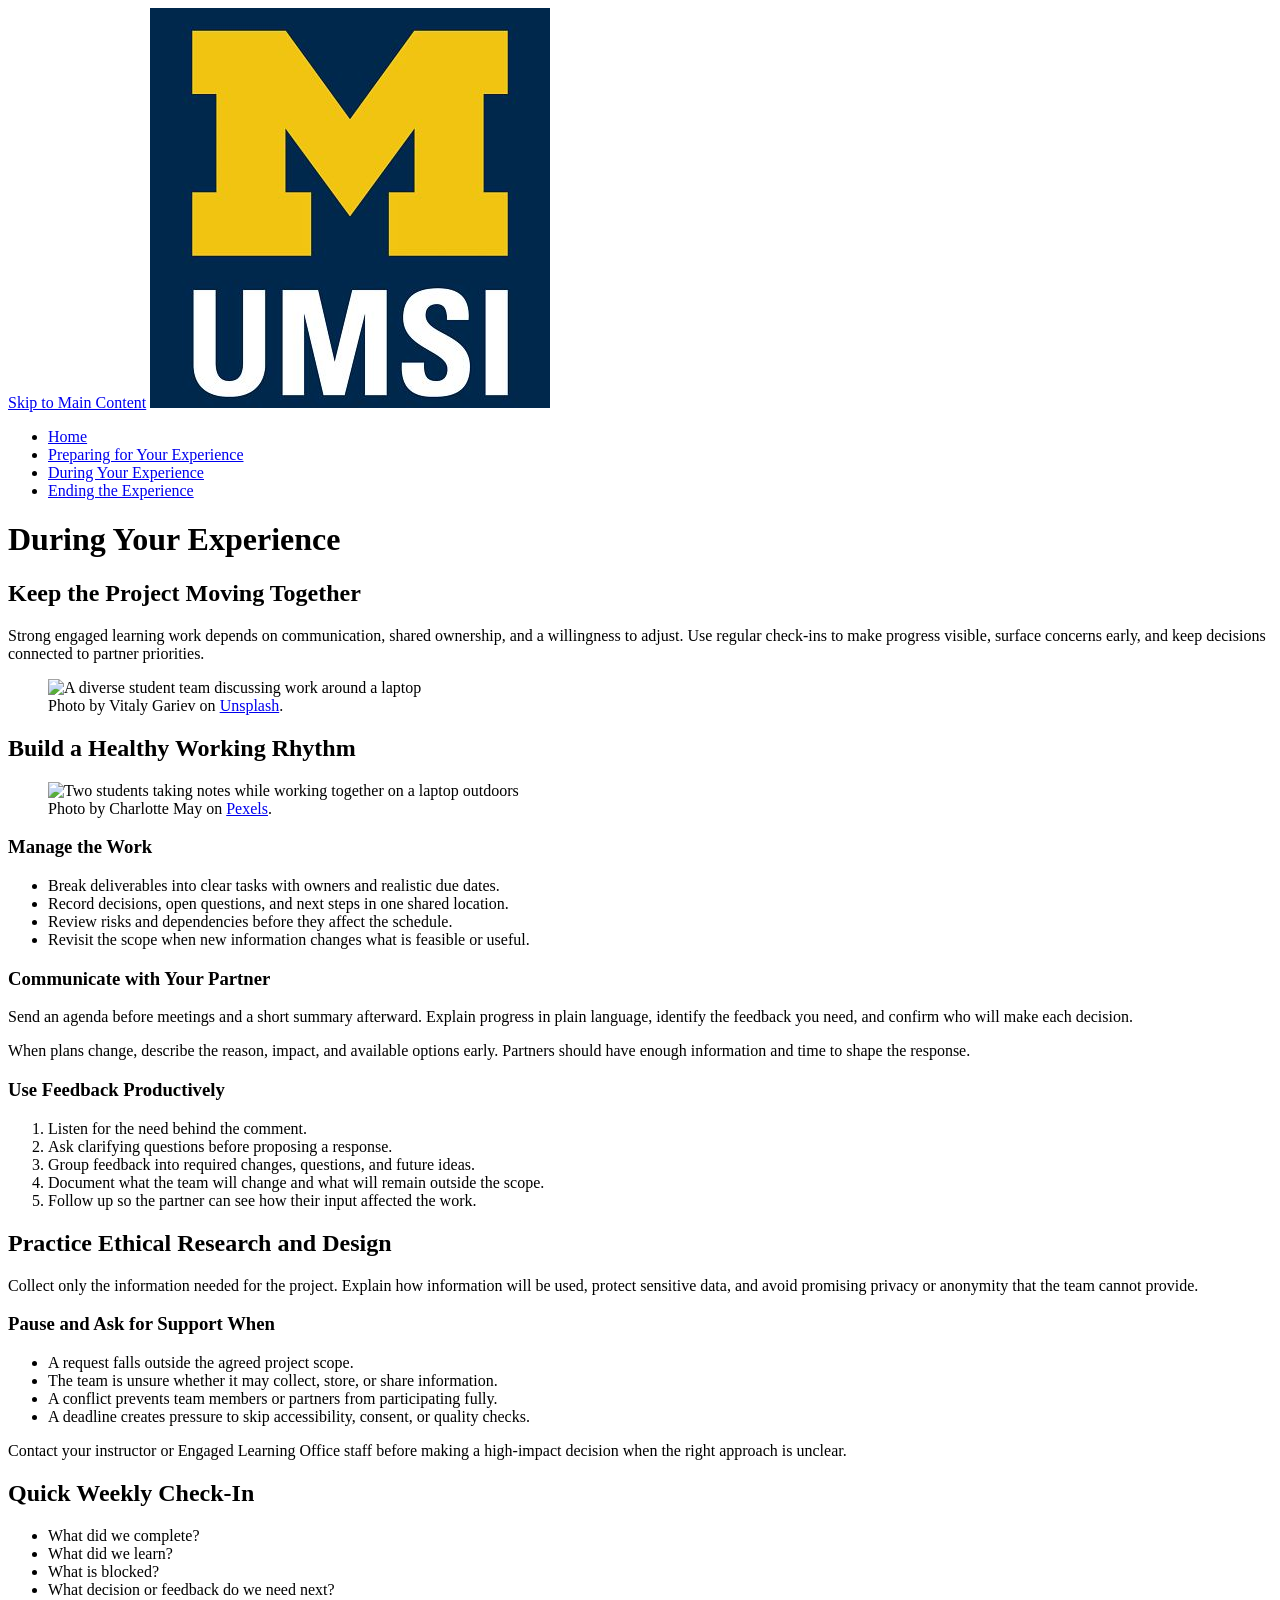
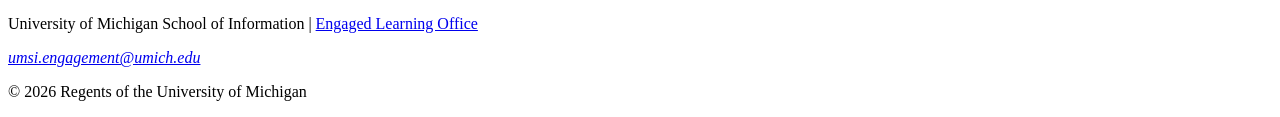
==== during.html @ 73f7c1d2 "Add files via upload" ====
<!DOCTYPE html>
<html lang="en">
<head>
    <meta charset="UTF-8">
    <meta name="viewport" content="width=device-width, initial-scale=1.0">
    <title>During Your Experience | UMSI</title>
</head>
<body>
    <header>
        <a href="#main">Skip to Main Content</a>
        <img src="images/UMSI_signature_vertical_informal_solidblue.jpg" alt="University of Michigan School of Information logo" width="400" height="400">
        <nav aria-label="Primary navigation">
            <ul>
                <li><a href="index.html">Home</a></li>
                <li><a href="prep.html">Preparing for Your Experience</a></li>
                <li><a href="during.html" aria-current="page">During Your Experience</a></li>
                <li><a href="ending.html">Ending the Experience</a></li>
            </ul>
        </nav>
        <h1>During Your Experience</h1>
    </header>

    <main id="main">
        <section>
            <h2>Keep the Project Moving Together</h2>
            <p>Strong engaged learning work depends on communication, shared ownership, and a willingness to adjust. Use regular check-ins to make progress visible, surface concerns early, and keep decisions connected to partner priorities.</p>
            <figure>
                <img src="images/students-collaborating.jpg" alt="A diverse student team discussing work around a laptop" width="1200" height="675">
                <figcaption>Photo by Vitaly Gariev on <a href="https://unsplash.com/photos/diverse-group-of-students-gathered-around-a-laptop-8gAbl776pc0">Unsplash</a>.</figcaption>
            </figure>
        </section>

        <section>
            <h2>Build a Healthy Working Rhythm</h2>
            <figure>
                <img src="images/research-team.jpg" alt="Two students taking notes while working together on a laptop outdoors" width="1200" height="800">
                <figcaption>Photo by Charlotte May on <a href="https://www.pexels.com/photo/positive-multiethnic-students-working-together-5965540/">Pexels</a>.</figcaption>
            </figure>

            <article>
                <h3>Manage the Work</h3>
                <ul>
                    <li>Break deliverables into clear tasks with owners and realistic due dates.</li>
                    <li>Record decisions, open questions, and next steps in one shared location.</li>
                    <li>Review risks and dependencies before they affect the schedule.</li>
                    <li>Revisit the scope when new information changes what is feasible or useful.</li>
                </ul>
            </article>

            <article>
                <h3>Communicate with Your Partner</h3>
                <p>Send an agenda before meetings and a short summary afterward. Explain progress in plain language, identify the feedback you need, and confirm who will make each decision.</p>
                <p>When plans change, describe the reason, impact, and available options early. Partners should have enough information and time to shape the response.</p>
            </article>

            <article>
                <h3>Use Feedback Productively</h3>
                <ol>
                    <li>Listen for the need behind the comment.</li>
                    <li>Ask clarifying questions before proposing a response.</li>
                    <li>Group feedback into required changes, questions, and future ideas.</li>
                    <li>Document what the team will change and what will remain outside the scope.</li>
                    <li>Follow up so the partner can see how their input affected the work.</li>
                </ol>
            </article>
        </section>

        <section>
            <h2>Practice Ethical Research and Design</h2>
            <p>Collect only the information needed for the project. Explain how information will be used, protect sensitive data, and avoid promising privacy or anonymity that the team cannot provide.</p>
            <h3>Pause and Ask for Support When</h3>
            <ul>
                <li>A request falls outside the agreed project scope.</li>
                <li>The team is unsure whether it may collect, store, or share information.</li>
                <li>A conflict prevents team members or partners from participating fully.</li>
                <li>A deadline creates pressure to skip accessibility, consent, or quality checks.</li>
            </ul>
            <p>Contact your instructor or Engaged Learning Office staff before making a high-impact decision when the right approach is unclear.</p>
        </section>

        <aside>
            <h2>Quick Weekly Check-In</h2>
            <ul>
                <li>What did we complete?</li>
                <li>What did we learn?</li>
                <li>What is blocked?</li>
                <li>What decision or feedback do we need next?</li>
            </ul>
        </aside>

        <!-- Page content drafted with OpenAI Codex (GPT-5, September 2026) from the Week 2 assignment brief; reviewed for this course project. -->
    </main>

    <footer>
        <p>University of Michigan School of Information | <a href="https://www.si.umich.edu/programs/engaged-learning/about-engaged-learning-office">Engaged Learning Office</a></p>
        <address><a href="mailto:umsi.engagement@umich.edu">umsi.engagement@umich.edu</a></address>
        <p>&copy; 2026 Regents of the University of Michigan</p>
    </footer>
</body>
</html>
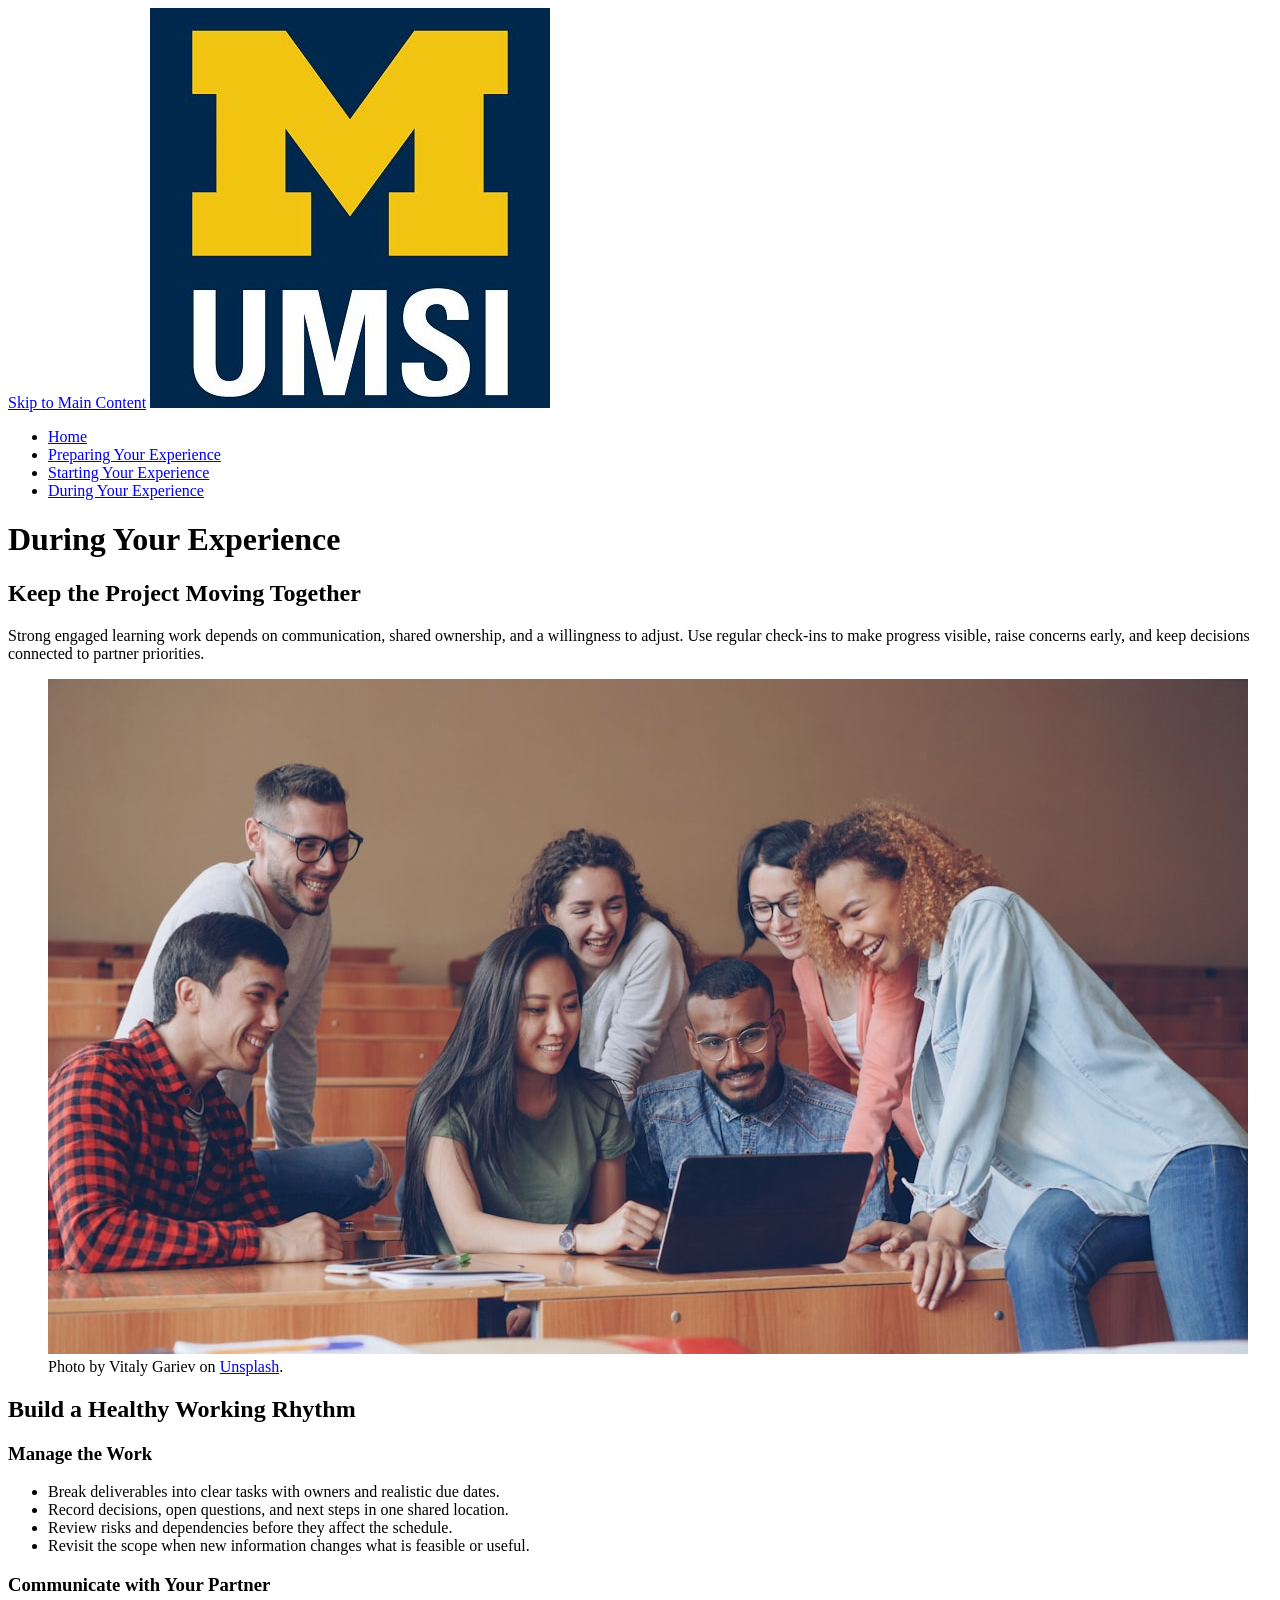
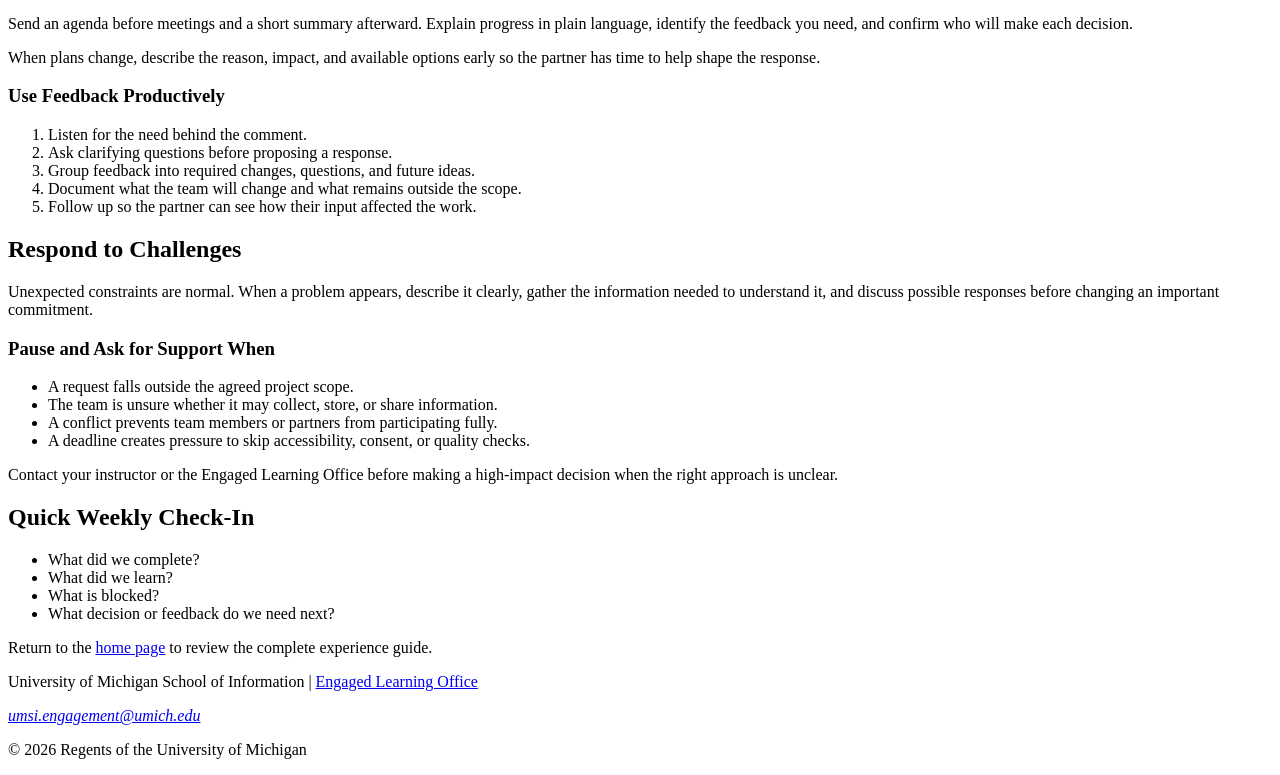
==== commit 5ed04ff2: "Add files via upload" ====
--- a/during.html
+++ b/during.html
@@ -12,30 +12,26 @@
         <nav aria-label="Primary navigation">
             <ul>
                 <li><a href="index.html">Home</a></li>
-                <li><a href="prep.html">Preparing for Your Experience</a></li>
+                <li><a href="prep.html">Preparing Your Experience</a></li>
+                <li><a href="starting.html">Starting Your Experience</a></li>
                 <li><a href="during.html" aria-current="page">During Your Experience</a></li>
-                <li><a href="ending.html">Ending the Experience</a></li>
             </ul>
         </nav>
         <h1>During Your Experience</h1>
     </header>
 
-    <main id="main">
+    <main id="main" tabindex="-1">
         <section>
             <h2>Keep the Project Moving Together</h2>
-            <p>Strong engaged learning work depends on communication, shared ownership, and a willingness to adjust. Use regular check-ins to make progress visible, surface concerns early, and keep decisions connected to partner priorities.</p>
+            <p>Strong engaged learning work depends on communication, shared ownership, and a willingness to adjust. Use regular check-ins to make progress visible, raise concerns early, and keep decisions connected to partner priorities.</p>
             <figure>
-                <img src="images/students-collaborating.jpg" alt="A diverse student team discussing work around a laptop" width="1200" height="675">
+                <img src="images/students-collaborating.jpg" alt="A group of university students collaborating around a laptop" width="1200" height="675">
                 <figcaption>Photo by Vitaly Gariev on <a href="https://unsplash.com/photos/diverse-group-of-students-gathered-around-a-laptop-8gAbl776pc0">Unsplash</a>.</figcaption>
             </figure>
         </section>
 
         <section>
             <h2>Build a Healthy Working Rhythm</h2>
-            <figure>
-                <img src="images/research-team.jpg" alt="Two students taking notes while working together on a laptop outdoors" width="1200" height="800">
-                <figcaption>Photo by Charlotte May on <a href="https://www.pexels.com/photo/positive-multiethnic-students-working-together-5965540/">Pexels</a>.</figcaption>
-            </figure>
 
             <article>
                 <h3>Manage the Work</h3>
@@ -50,7 +46,7 @@
             <article>
                 <h3>Communicate with Your Partner</h3>
                 <p>Send an agenda before meetings and a short summary afterward. Explain progress in plain language, identify the feedback you need, and confirm who will make each decision.</p>
-                <p>When plans change, describe the reason, impact, and available options early. Partners should have enough information and time to shape the response.</p>
+                <p>When plans change, describe the reason, impact, and available options early so the partner has time to help shape the response.</p>
             </article>
 
             <article>
@@ -59,23 +55,26 @@
                     <li>Listen for the need behind the comment.</li>
                     <li>Ask clarifying questions before proposing a response.</li>
                     <li>Group feedback into required changes, questions, and future ideas.</li>
-                    <li>Document what the team will change and what will remain outside the scope.</li>
+                    <li>Document what the team will change and what remains outside the scope.</li>
                     <li>Follow up so the partner can see how their input affected the work.</li>
                 </ol>
             </article>
         </section>
 
         <section>
-            <h2>Practice Ethical Research and Design</h2>
-            <p>Collect only the information needed for the project. Explain how information will be used, protect sensitive data, and avoid promising privacy or anonymity that the team cannot provide.</p>
-            <h3>Pause and Ask for Support When</h3>
-            <ul>
-                <li>A request falls outside the agreed project scope.</li>
-                <li>The team is unsure whether it may collect, store, or share information.</li>
-                <li>A conflict prevents team members or partners from participating fully.</li>
-                <li>A deadline creates pressure to skip accessibility, consent, or quality checks.</li>
-            </ul>
-            <p>Contact your instructor or Engaged Learning Office staff before making a high-impact decision when the right approach is unclear.</p>
+            <h2>Respond to Challenges</h2>
+            <p>Unexpected constraints are normal. When a problem appears, describe it clearly, gather the information needed to understand it, and discuss possible responses before changing an important commitment.</p>
+
+            <article>
+                <h3>Pause and Ask for Support When</h3>
+                <ul>
+                    <li>A request falls outside the agreed project scope.</li>
+                    <li>The team is unsure whether it may collect, store, or share information.</li>
+                    <li>A conflict prevents team members or partners from participating fully.</li>
+                    <li>A deadline creates pressure to skip accessibility, consent, or quality checks.</li>
+                </ul>
+                <p>Contact your instructor or the Engaged Learning Office before making a high-impact decision when the right approach is unclear.</p>
+            </article>
         </section>
 
         <aside>
@@ -86,9 +85,10 @@
                 <li>What is blocked?</li>
                 <li>What decision or feedback do we need next?</li>
             </ul>
+            <p>Return to the <a href="index.html">home page</a> to review the complete experience guide.</p>
         </aside>
 
-        <!-- Page content drafted with OpenAI Codex (GPT-5, September 2026) from the Week 2 assignment brief; reviewed for this course project. -->
+        <!-- Content adapted from the provided starter materials for this course project. -->
     </main>
 
     <footer>
@@ -97,4 +97,4 @@
         <p>&copy; 2026 Regents of the University of Michigan</p>
     </footer>
 </body>
-</html>+</html>
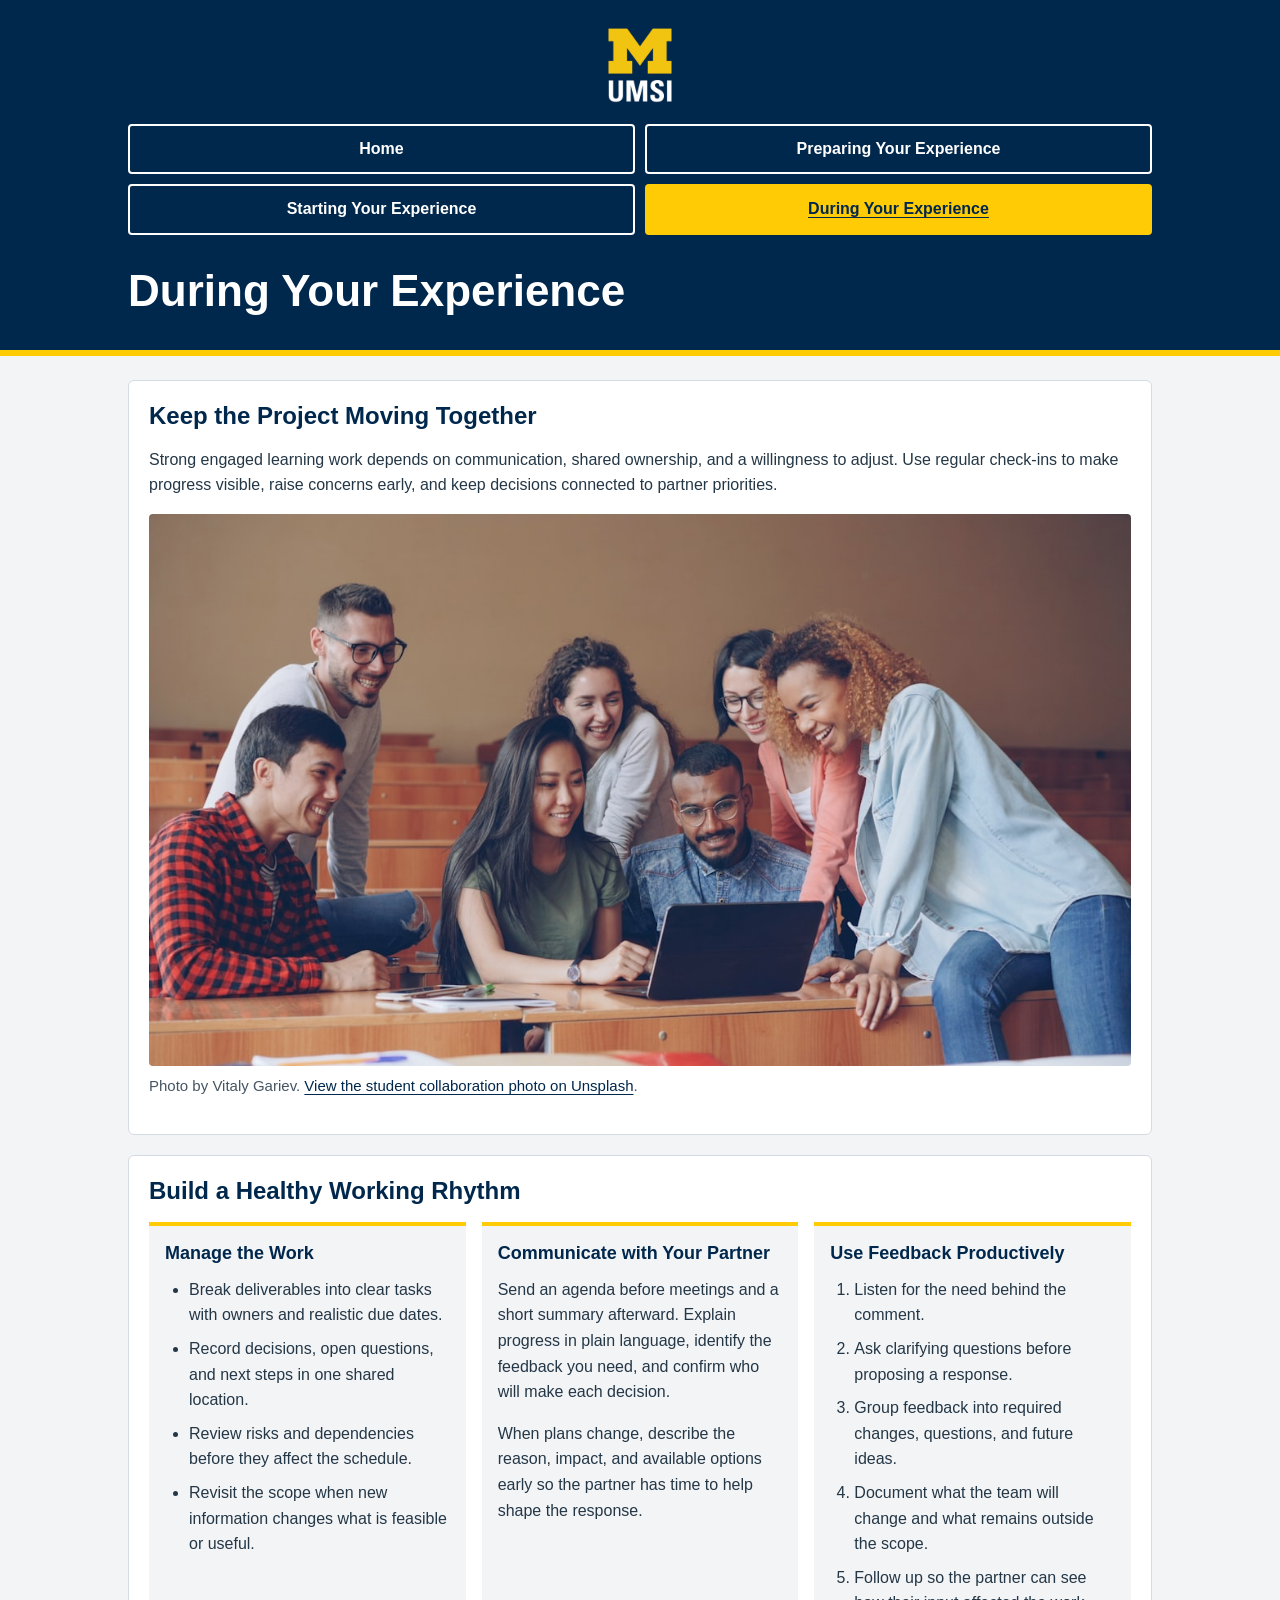
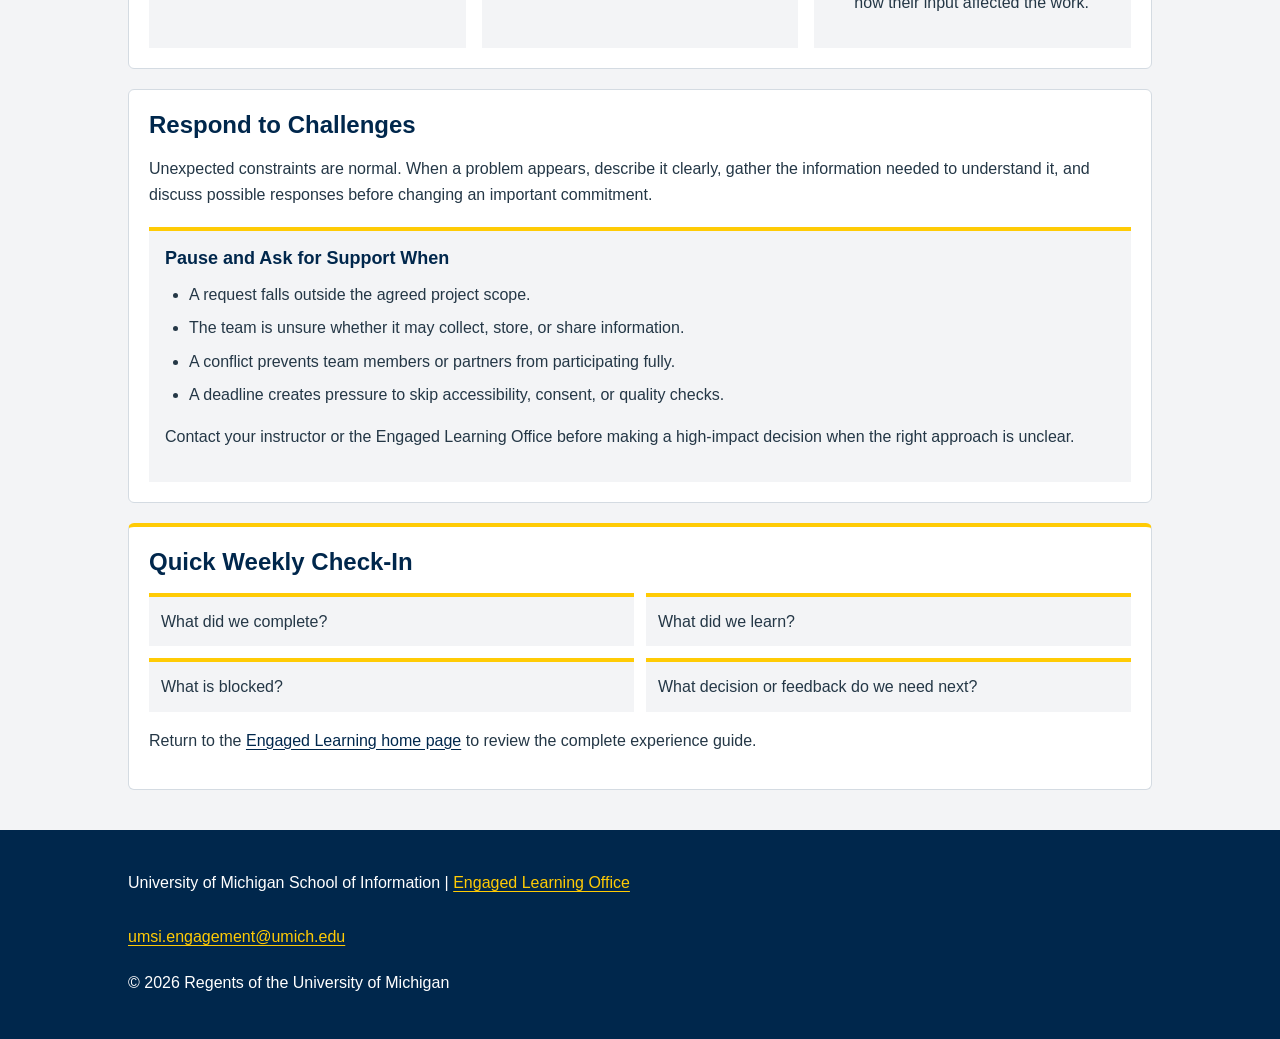
==== commit 982a3cc6: "Add files via upload" ====
--- a/during.html
+++ b/during.html
@@ -4,10 +4,12 @@
     <meta charset="UTF-8">
     <meta name="viewport" content="width=device-width, initial-scale=1.0">
     <title>During Your Experience | UMSI</title>
+    <link rel="stylesheet" href="css/html5reset.css">
+    <link rel="stylesheet" href="css/style.css">
 </head>
 <body>
     <header>
-        <a href="#main">Skip to Main Content</a>
+        <a class="skip-link" href="#main">Skip to Main Content</a>
         <img src="images/UMSI_signature_vertical_informal_solidblue.jpg" alt="University of Michigan School of Information logo" width="400" height="400">
         <nav aria-label="Primary navigation">
             <ul>
@@ -26,11 +28,11 @@
             <p>Strong engaged learning work depends on communication, shared ownership, and a willingness to adjust. Use regular check-ins to make progress visible, raise concerns early, and keep decisions connected to partner priorities.</p>
             <figure>
                 <img src="images/students-collaborating.jpg" alt="A group of university students collaborating around a laptop" width="1200" height="675">
-                <figcaption>Photo by Vitaly Gariev on <a href="https://unsplash.com/photos/diverse-group-of-students-gathered-around-a-laptop-8gAbl776pc0">Unsplash</a>.</figcaption>
+                <figcaption>Photo by Vitaly Gariev. <a href="https://unsplash.com/photos/diverse-group-of-students-gathered-around-a-laptop-8gAbl776pc0">View the student collaboration photo on Unsplash</a>.</figcaption>
             </figure>
         </section>
 
-        <section>
+        <section class="article-grid">
             <h2>Build a Healthy Working Rhythm</h2>
 
             <article>
@@ -79,16 +81,20 @@
 
         <aside>
             <h2>Quick Weekly Check-In</h2>
-            <ul>
+            <ul class="compact-grid">
                 <li>What did we complete?</li>
                 <li>What did we learn?</li>
                 <li>What is blocked?</li>
                 <li>What decision or feedback do we need next?</li>
             </ul>
-            <p>Return to the <a href="index.html">home page</a> to review the complete experience guide.</p>
+            <p>Return to the <a href="index.html">Engaged Learning home page</a> to review the complete experience guide.</p>
         </aside>
 
-        <!-- Content adapted from the provided starter materials for this course project. -->
+        <!--
+            Source: course-provided starter code and content,
+            https://github.com/UMSIComplexWebDesign/client_project_starter_f26
+            HTML content and structure revised with assistance from OpenAI Codex.
+        -->
     </main>
 
     <footer>
--- a/css/style.css
+++ b/css/style.css
@@ -0,0 +1,325 @@
+/* Shared mobile-first styles. Created with OpenAI Codex, October 2026. */
+
+* {
+    box-sizing: border-box;
+}
+
+body {
+    background: #f3f4f6;
+    color: #243746;
+    font-family: Arial, Helvetica, sans-serif;
+    font-size: 1rem;
+    line-height: 1.6;
+    overflow-wrap: anywhere;
+}
+
+header {
+    padding: 1.5rem 4% 2rem;
+    background: #00274c;
+    border-bottom: 0.375rem solid #ffcb05;
+    color: #ffffff;
+}
+
+header > img {
+    width: 5rem;
+    margin: 0 auto 1.25rem;
+}
+
+nav,
+header > h1 {
+    max-width: 64rem;
+    margin-inline: auto;
+}
+
+nav {
+    margin-bottom: 1.75rem;
+}
+
+nav ul {
+    display: grid;
+    grid-template-columns: repeat(2, minmax(0, 1fr));
+    gap: 0.625rem;
+}
+
+nav li {
+    min-width: 0;
+}
+
+nav a {
+    display: flex;
+    align-items: center;
+    justify-content: center;
+    height: 100%;
+    min-height: 3rem;
+    padding: 0.75rem 0.625rem;
+    border: 0.125rem solid #ffffff;
+    border-radius: 0.25rem;
+    color: #ffffff;
+    font-weight: 700;
+    line-height: 1.4;
+    text-align: center;
+    text-decoration: none;
+}
+
+nav a[aria-current="page"] {
+    background: #ffcb05;
+    border-color: #ffcb05;
+    color: #00274c;
+    text-decoration: underline;
+    text-underline-offset: 0.2em;
+}
+
+nav a:hover {
+    background: #ffffff;
+    color: #00274c;
+    text-decoration: underline;
+}
+
+main {
+    width: 92%;
+    max-width: 64rem;
+    margin: 1.5rem auto 2.5rem;
+}
+
+main > section,
+main > aside {
+    margin-bottom: 1.25rem;
+    padding: 1.25rem;
+    background: #ffffff;
+    border: 0.0625rem solid #d4dbe2;
+    border-radius: 0.375rem;
+}
+
+main > aside {
+    border-top: 0.25rem solid #ffcb05;
+}
+
+article {
+    margin-top: 1.25rem;
+    padding: 1rem;
+    background: #f3f4f6;
+    border-top: 0.25rem solid #ffcb05;
+}
+
+.article-grid {
+    /* Long articles stack on phones and gain columns only when space allows. */
+    display: grid;
+    grid-template-columns: repeat(auto-fit, minmax(min(100%, 16rem), 1fr));
+    gap: 1rem;
+}
+
+.article-grid > h2,
+.article-grid > p {
+    grid-column: 1 / -1;
+    margin-bottom: 0;
+}
+
+.article-grid > article {
+    min-width: 0;
+    margin-top: 0;
+}
+
+h1, h2, h3 {
+    font-weight: 700;
+    line-height: 1.25;
+}
+
+h1 {
+    font-size: clamp(1.75rem, 6vw, 2.75rem);
+}
+
+h2 {
+    margin-bottom: 1rem;
+    color: #00274c;
+    font-size: 1.5rem;
+}
+
+h3 {
+    margin-bottom: 0.75rem;
+    color: #00274c;
+    font-size: 1.125rem;
+}
+
+p, figure, main ul, main ol {
+    margin-bottom: 1rem;
+}
+
+main ul,
+main ol {
+    padding-left: 1.5rem;
+}
+
+main ul {
+    list-style: disc;
+}
+
+main ol {
+    list-style: decimal;
+}
+
+main li + li {
+    margin-top: 0.5rem;
+}
+
+strong {
+    font-weight: 700;
+}
+
+a {
+    color: #00274c;
+    text-decoration: underline;
+    text-underline-offset: 0.2em;
+}
+
+a:hover {
+    text-decoration-thickness: 0.15em;
+}
+
+a:focus,
+main:focus {
+    outline: 0.1875rem solid #005a9c;
+    outline-offset: 0.1875rem;
+}
+
+header a:focus,
+footer a:focus {
+    outline-color: #ffcb05;
+}
+
+/* Keep :focus as a fallback and give keyboard focus an explicit visible ring. */
+a:focus-visible {
+    outline: 0.25rem solid #00274c;
+    outline-offset: 0.1875rem;
+    box-shadow: 0 0 0 0.4375rem #ffffff;
+    text-decoration: underline;
+    text-decoration-thickness: 0.15em;
+}
+
+header a:focus-visible,
+footer a:focus-visible {
+    outline-color: #ffffff;
+    box-shadow: none;
+}
+
+.primary-link,
+.resource-list a {
+    display: inline-block;
+    min-height: 2.75rem;
+    padding: 0.75rem 1rem;
+    border: 0.0625rem solid #00274c;
+    border-radius: 0.25rem;
+    font-weight: 700;
+}
+
+.primary-link:hover,
+.resource-list a:hover {
+    background: #ffcb05;
+}
+
+main .resource-list {
+    padding-left: 0;
+    list-style: none;
+}
+
+.resource-list {
+    display: grid;
+    grid-template-columns: repeat(auto-fit, minmax(min(100%, 12rem), 1fr));
+    gap: 0.75rem;
+}
+
+.compact-grid {
+    /* Short program links and weekly prompts use two flexible phone columns. */
+    display: grid;
+    grid-template-columns: repeat(2, minmax(0, 1fr));
+    gap: 0.75rem;
+}
+
+main .compact-grid {
+    padding-left: 0;
+    list-style: none;
+}
+
+.resource-list > li,
+.compact-grid > li {
+    min-width: 0;
+}
+
+main .resource-list > li + li,
+main .compact-grid > li + li {
+    margin-top: 0;
+}
+
+.resource-list a {
+    display: block;
+    height: 100%;
+}
+
+.resource-list.compact-grid a {
+    padding-inline: 0.625rem;
+}
+
+aside .compact-grid > li {
+    padding: 0.75rem;
+    background: #f3f4f6;
+    border-top: 0.25rem solid #ffcb05;
+}
+
+img {
+    display: block;
+    max-width: 100%;
+    height: auto;
+}
+
+figure img {
+    border-radius: 0.25rem;
+}
+
+figcaption {
+    margin-top: 0.5rem;
+    color: #465563;
+    font-size: 0.9375rem;
+}
+
+footer {
+    padding: 2rem 4%;
+    background: #00274c;
+    color: #ffffff;
+}
+
+footer > p,
+footer > address {
+    max-width: 64rem;
+    margin: 0 auto 0.75rem;
+}
+
+footer a {
+    display: inline-block;
+    padding-block: 0.5rem;
+    color: #ffcb05;
+}
+
+.skip-link {
+    position: absolute;
+    top: 1rem;
+    left: 4%;
+    width: 0.0625rem;
+    height: 0.0625rem;
+    overflow: hidden;
+    clip-path: inset(50%);
+    white-space: nowrap;
+}
+
+.skip-link:focus {
+    z-index: 10;
+    width: auto;
+    max-width: 92%;
+    height: auto;
+    padding: 0.75rem 1rem;
+    overflow: visible;
+    clip-path: none;
+    background: #ffffff;
+    color: #00274c;
+    white-space: normal;
+    outline-color: #00274c;
+    box-shadow: 0 0 0 0.4375rem #ffffff;
+}
